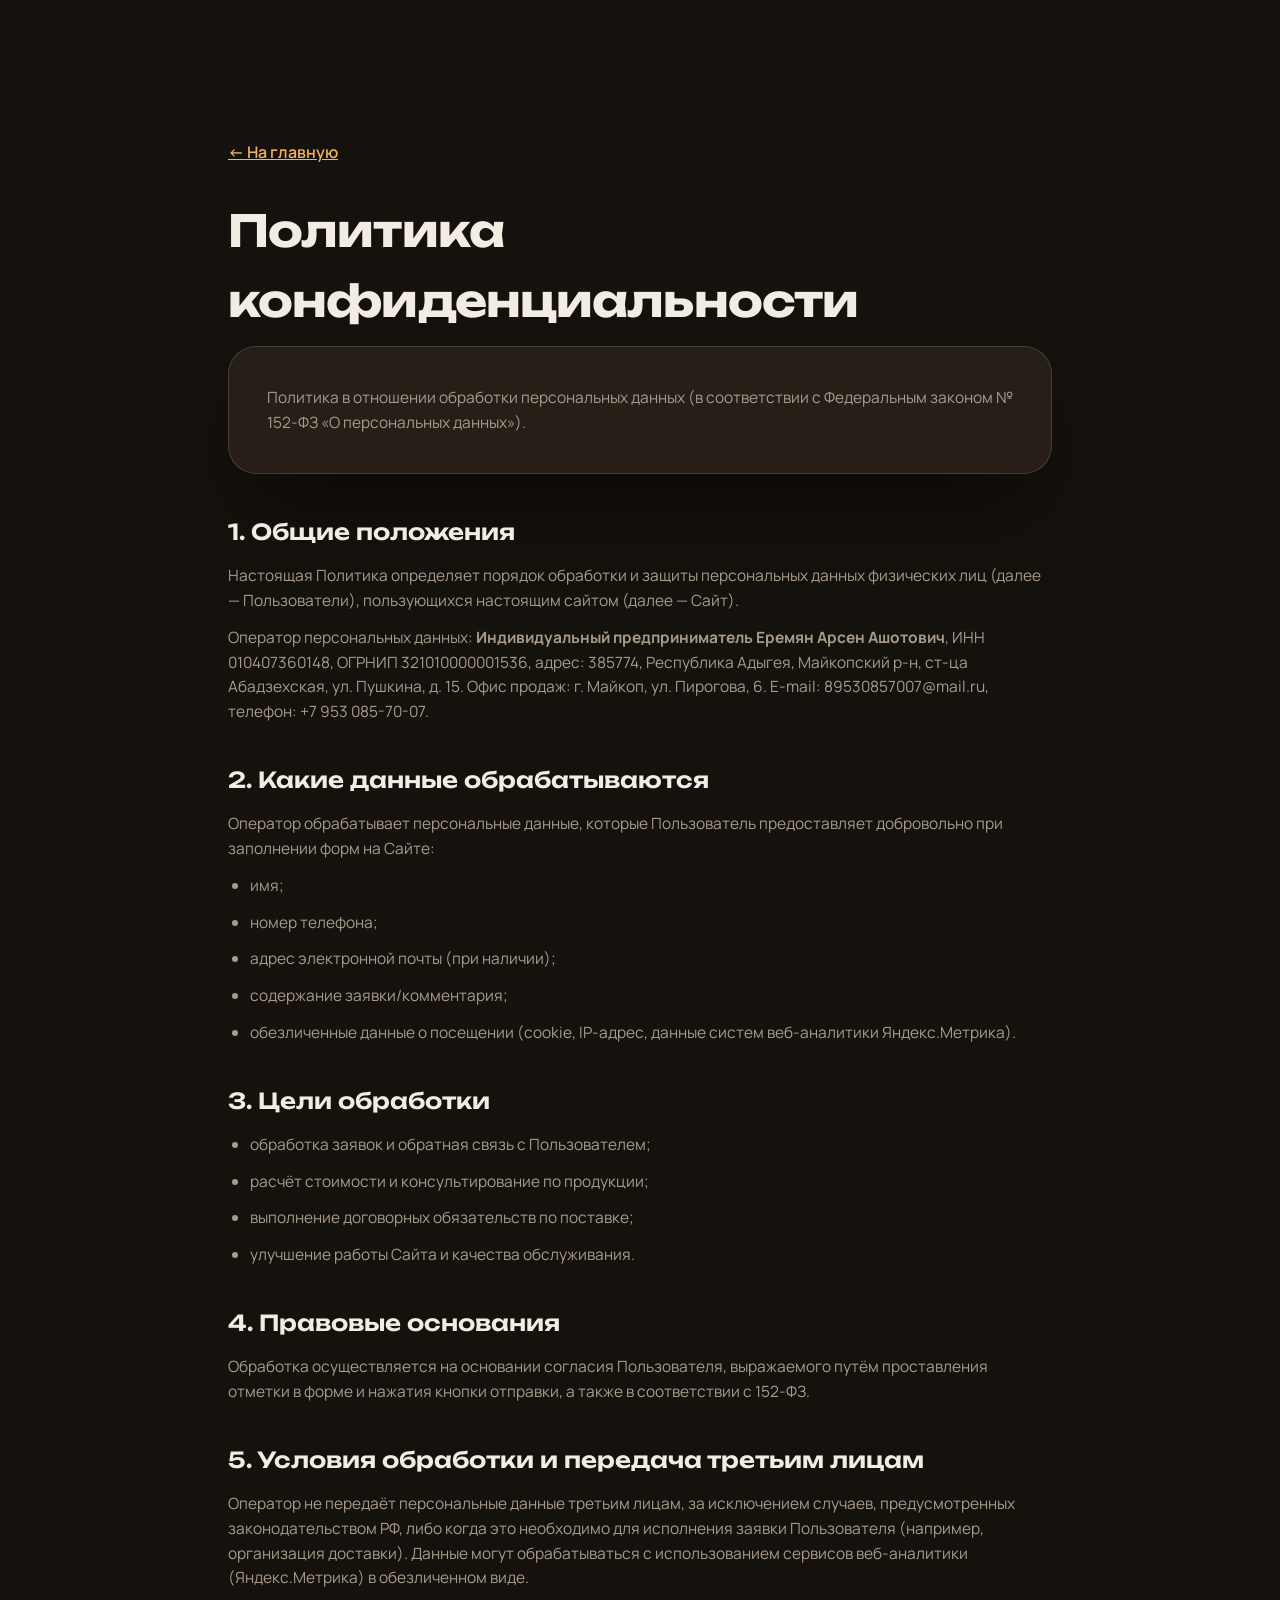
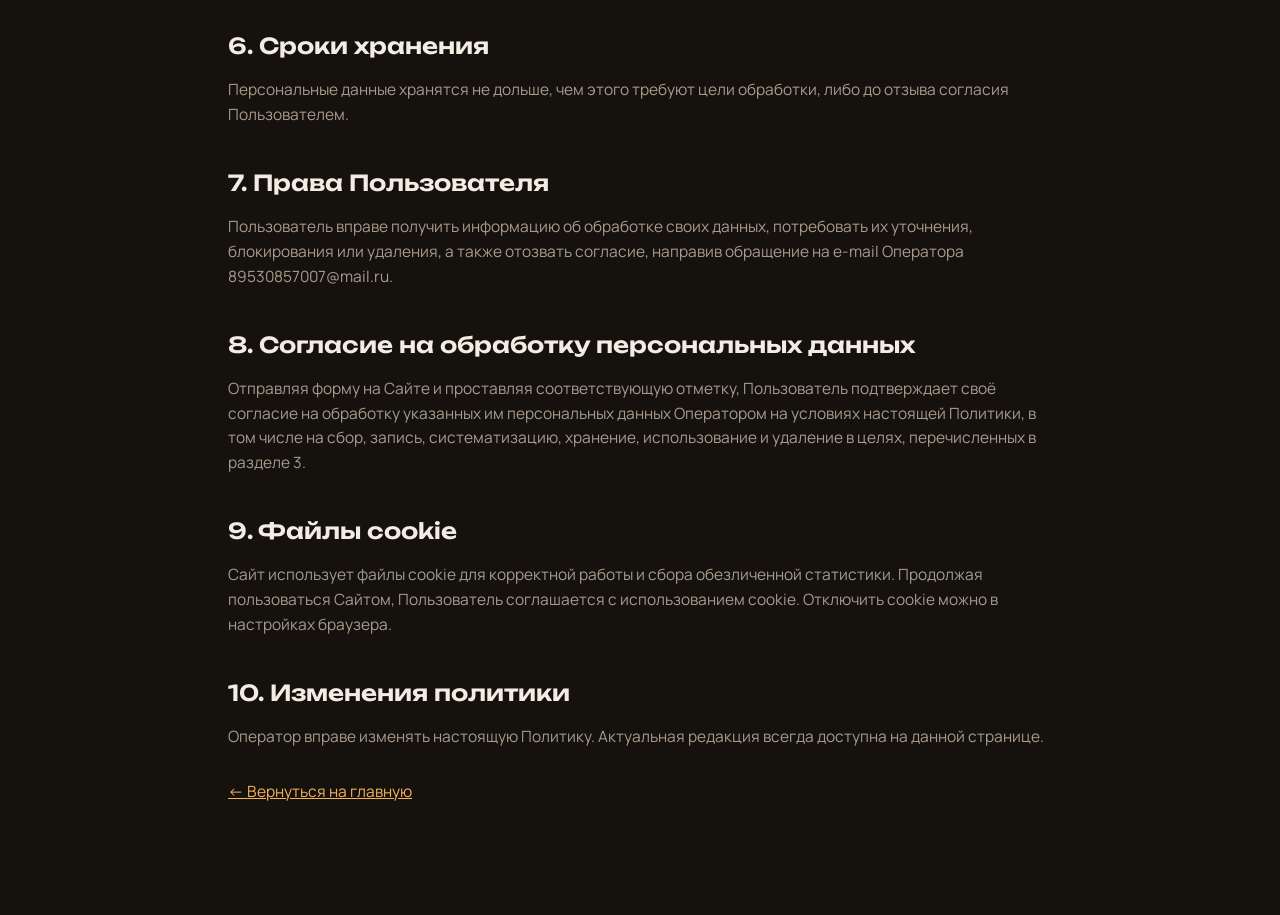
==== privacy.html @ 8b8b1ff0 "Заявки на почту + прямые кнопки мессенджеров - Формы (Рассчитать стоимость / Получить просчёт) тепер" ====
<!DOCTYPE html>
<html lang="ru">
<head>
<meta charset="UTF-8">
<meta name="viewport" content="width=device-width, initial-scale=1.0">
<title>Политика конфиденциальности — Теплоблок</title>
<meta name="robots" content="noindex">
<link rel="preconnect" href="https://fonts.googleapis.com">
<link rel="preconnect" href="https://fonts.gstatic.com" crossorigin>
<link href="https://fonts.googleapis.com/css2?family=Manrope:wght@400;500;600;700;800&family=Unbounded:wght@600;700&display=swap" rel="stylesheet">
<link rel="stylesheet" href="styles.css?v=5">
<style>
  .legal{max-width:880px;margin:0 auto;padding:140px 28px 100px}
  .legal h1{font-family:var(--display);font-weight:700;font-size:clamp(28px,4vw,44px);margin-bottom:10px;letter-spacing:-.02em}
  .legal .lead{color:var(--muted);margin-bottom:40px}
  .legal h2{font-family:var(--display);font-weight:600;font-size:22px;margin:38px 0 14px}
  .legal p,.legal li{color:var(--muted);font-size:15.5px;margin-bottom:12px}
  .legal ul{padding-left:22px;margin-bottom:14px}
  .legal a{color:var(--accent-2);text-decoration:underline}
  .legal .back{display:inline-flex;align-items:center;gap:8px;margin-bottom:30px;color:var(--accent-2);font-weight:600}
  .legal .note{background:rgba(232,137,58,.08);border:1px dashed var(--accent);border-radius:12px;
    padding:16px 20px;color:var(--accent-2);font-size:14px;margin:18px 0}
  .legal .fill{color:var(--accent-2);font-weight:700}
</style>
</head>
<body>
<div class="legal">
  <a href="index.html" class="back">← На главную</a>
  <h1>Политика конфиденциальности</h1>
  <p class="lead">Политика в отношении обработки персональных данных (в соответствии с Федеральным законом № 152-ФЗ «О персональных данных»).</p>

  <h2>1. Общие положения</h2>
  <p>Настоящая Политика определяет порядок обработки и защиты персональных данных физических лиц
  (далее — Пользователи), пользующихся настоящим сайтом (далее — Сайт).</p>
  <p>Оператор персональных данных: <b>Индивидуальный предприниматель Еремян Арсен Ашотович</b>,
  ИНН 010407360148, ОГРНИП 321010000001536,
  адрес: 385774, Республика Адыгея, Майкопский р-н, ст-ца Абадзехская, ул. Пушкина, д. 15.
  Офис продаж: г. Майкоп, ул. Пирогова, 6.
  E-mail: 89530857007@mail.ru, телефон: +7 953 085-70-07.</p>

  <h2>2. Какие данные обрабатываются</h2>
  <p>Оператор обрабатывает персональные данные, которые Пользователь предоставляет добровольно
  при заполнении форм на Сайте:</p>
  <ul>
    <li>имя;</li>
    <li>номер телефона;</li>
    <li>адрес электронной почты (при наличии);</li>
    <li>содержание заявки/комментария;</li>
    <li>обезличенные данные о посещении (cookie, IP-адрес, данные систем веб-аналитики Яндекс.Метрика).</li>
  </ul>

  <h2>3. Цели обработки</h2>
  <ul>
    <li>обработка заявок и обратная связь с Пользователем;</li>
    <li>расчёт стоимости и консультирование по продукции;</li>
    <li>выполнение договорных обязательств по поставке;</li>
    <li>улучшение работы Сайта и качества обслуживания.</li>
  </ul>

  <h2>4. Правовые основания</h2>
  <p>Обработка осуществляется на основании согласия Пользователя, выражаемого путём проставления
  отметки в форме и нажатия кнопки отправки, а также в соответствии с 152-ФЗ.</p>

  <h2>5. Условия обработки и передача третьим лицам</h2>
  <p>Оператор не передаёт персональные данные третьим лицам, за исключением случаев, предусмотренных
  законодательством РФ, либо когда это необходимо для исполнения заявки Пользователя
  (например, организация доставки). Данные могут обрабатываться с использованием сервисов
  веб-аналитики (Яндекс.Метрика) в обезличенном виде.</p>

  <h2>6. Сроки хранения</h2>
  <p>Персональные данные хранятся не дольше, чем этого требуют цели обработки, либо до отзыва согласия
  Пользователем.</p>

  <h2>7. Права Пользователя</h2>
  <p>Пользователь вправе получить информацию об обработке своих данных, потребовать их уточнения,
  блокирования или удаления, а также отозвать согласие, направив обращение на e-mail Оператора
  89530857007@mail.ru.</p>

  <h2 id="consent">8. Согласие на обработку персональных данных</h2>
  <p>Отправляя форму на Сайте и проставляя соответствующую отметку, Пользователь подтверждает своё
  согласие на обработку указанных им персональных данных Оператором на условиях настоящей Политики,
  в том числе на сбор, запись, систематизацию, хранение, использование и удаление в целях,
  перечисленных в разделе 3.</p>

  <h2>9. Файлы cookie</h2>
  <p>Сайт использует файлы cookie для корректной работы и сбора обезличенной статистики.
  Продолжая пользоваться Сайтом, Пользователь соглашается с использованием cookie. Отключить cookie
  можно в настройках браузера.</p>

  <h2>10. Изменения политики</h2>
  <p>Оператор вправе изменять настоящую Политику. Актуальная редакция всегда доступна на данной странице.</p>

  <p style="margin-top:30px"><a href="index.html">← Вернуться на главную</a></p>
</div>
</body>
</html>
---- styles.css ----
/* ============================================================
   ТЕПЛОБЛОК — премиальный лендинг. Тёмная архитектурная палитра.
   ============================================================ */

:root{
  --bg:        #15110d;
  --bg-2:      #1c1712;
  --bg-3:      #221b15;
  --surface:   #261e17;
  --line:      rgba(255,255,255,.08);
  --line-2:    rgba(255,255,255,.14);
  --text:      #f3ece3;
  --muted:     #a89b8c;
  --muted-2:   #7d7264;
  --accent:    #e8893a;
  --accent-2:  #f6b25a;
  --accent-deep:#c96a23;
  --glow:      rgba(232,137,58,.35);
  --radius:    18px;
  --radius-lg: 28px;
  --maxw:      1240px;
  --ease:      cubic-bezier(.22,1,.36,1);
  --font:      'Manrope', system-ui, -apple-system, sans-serif;
  --display:   'Unbounded', 'Manrope', sans-serif;
}

*{margin:0;padding:0;box-sizing:border-box}
html{scroll-behavior:smooth;-webkit-text-size-adjust:100%}
body{
  font-family:var(--font);
  background:var(--bg);
  color:var(--text);
  line-height:1.6;
  overflow-x:hidden;
  -webkit-font-smoothing:antialiased;
  cursor:auto;                 /* обычный курсор виден всегда */
}
a,button,.btn,summary,label,[data-cursor]{cursor:pointer}
input,textarea{cursor:text}
body.no-scroll{overflow:hidden}
img{max-width:100%;display:block}
a{color:inherit;text-decoration:none}
button{font-family:inherit;cursor:pointer;border:none;background:none;color:inherit}
::selection{background:var(--accent);color:#1a130c}

.container{width:100%;max-width:var(--maxw);margin:0 auto;padding:0 28px}
.section{padding:120px 0;position:relative}
.h2{font-family:var(--display);font-weight:700;font-size:clamp(28px,4.4vw,52px);line-height:1.08;letter-spacing:-.02em}
.tag{
  display:inline-flex;align-items:center;gap:8px;
  font-size:13px;font-weight:600;letter-spacing:.14em;text-transform:uppercase;
  color:var(--accent-2);margin-bottom:18px;
}
.tag::before{content:"";width:26px;height:1px;background:var(--accent)}
.section__head{max-width:760px;margin-bottom:64px}
.section__lead{color:var(--muted);font-size:clamp(15px,1.6vw,18px);margin-top:18px}

/* ---------- КНОПКИ ---------- */
.btn{
  display:inline-flex;align-items:center;justify-content:center;gap:10px;
  padding:16px 30px;border-radius:100px;font-weight:700;font-size:15px;
  letter-spacing:.01em;transition:.4s var(--ease);position:relative;overflow:hidden;
  white-space:nowrap;
}
.btn svg{transition:transform .4s var(--ease)}
.btn--accent{
  background:linear-gradient(120deg,var(--accent),var(--accent-deep));
  color:#1a120a;box-shadow:0 10px 30px -8px var(--glow);
}
.btn--accent:hover{transform:translateY(-3px);box-shadow:0 18px 44px -10px var(--glow)}
.btn--accent:hover svg{transform:translateX(4px)}
.btn--ghost{border:1px solid var(--line-2);color:var(--text);background:rgba(255,255,255,.02)}
.btn--ghost:hover{border-color:var(--accent);color:var(--accent-2);background:rgba(232,137,58,.06)}
.btn--sm{padding:11px 20px;font-size:14px}
.btn--full{width:100%}

/* ---------- ПРЕЛОАДЕР ---------- */
.preloader{position:fixed;inset:0;z-index:9999;background:var(--bg);
  display:flex;align-items:center;justify-content:center;transition:opacity .6s ease,visibility .6s}
.preloader.hide{opacity:0;visibility:hidden}
.preloader__inner{text-align:center}
.preloader__logo{display:grid;grid-template-columns:repeat(2,1fr);gap:6px;width:64px;margin:0 auto 22px}
.preloader__brick{height:26px;border-radius:5px;background:linear-gradient(120deg,var(--accent),var(--accent-deep));
  opacity:0;animation:brick 1.4s var(--ease) infinite}
.preloader__brick:nth-child(2){animation-delay:.15s}
.preloader__brick:nth-child(3){animation-delay:.3s}
.preloader__brick:nth-child(4){animation-delay:.45s}
@keyframes brick{0%,100%{opacity:.15;transform:translateY(6px)}40%{opacity:1;transform:translateY(0)}}
.preloader__text{font-family:var(--display);font-weight:700;letter-spacing:.2em;font-size:18px}
.preloader__text span{color:var(--accent)}
.preloader__bar{width:160px;height:2px;background:var(--line);margin:18px auto 0;border-radius:2px;overflow:hidden}
.preloader__bar i{display:block;height:100%;width:0;background:var(--accent);animation:load 1.6s ease forwards}
@keyframes load{to{width:100%}}

/* ---------- ПРОГРЕСС СКРОЛЛА ---------- */
.scroll-progress{position:fixed;top:0;left:0;height:3px;width:0;z-index:8000;
  background:linear-gradient(90deg,var(--accent),var(--accent-2));box-shadow:0 0 12px var(--glow)}

/* ---------- ШАПКА ---------- */
.header{position:fixed;top:0;left:0;width:100%;z-index:1000;padding:20px 0;
  transition:.45s var(--ease)}
.header.scrolled{padding:12px 0;background:rgba(21,17,13,.78);backdrop-filter:blur(18px);
  border-bottom:1px solid var(--line)}
.header__inner{display:flex;align-items:center;justify-content:space-between;gap:18px;max-width:1480px}
.logo{display:flex;align-items:center;gap:12px}
.logo__mark{display:grid;grid-template-columns:repeat(2,1fr);gap:3px;width:30px;height:30px;flex:0 0 auto}
.logo__mark i{background:linear-gradient(120deg,var(--accent),var(--accent-deep));border-radius:3px}
.logo__mark i:first-child{grid-column:1/3;height:11px}
.logo__name{font-family:var(--display);font-weight:600;font-size:18px;line-height:1;letter-spacing:.02em;position:relative}
.logo__name b{color:var(--accent)}
.logo__name small{display:block;font-family:var(--font);font-weight:500;font-size:10px;letter-spacing:.08em;
  color:var(--muted-2);margin-top:5px;text-transform:uppercase}
.nav{display:flex;gap:18px}
.nav__link{font-size:14px;color:var(--muted);font-weight:500;position:relative;transition:color .3s;white-space:nowrap}
.nav__link::after{content:"";position:absolute;left:0;bottom:-6px;width:0;height:2px;
  background:var(--accent);transition:width .35s var(--ease)}
.nav__link:hover{color:var(--text)}
.nav__link:hover::after{width:100%}
.header__actions{display:flex;align-items:center;gap:14px}
.header__phone{display:flex;align-items:center;gap:8px;font-weight:600;font-size:15px;color:var(--text);transition:color .3s;white-space:nowrap}
.header__phone:hover{color:var(--accent-2)}
.header__phone svg{color:var(--accent)}
.burger{display:none;flex-direction:column;gap:5px;width:30px;height:24px;justify-content:center}
.burger span{height:2px;background:var(--text);border-radius:2px;transition:.35s var(--ease)}
.burger.active span:nth-child(1){transform:translateY(7px) rotate(45deg)}
.burger.active span:nth-child(2){opacity:0}
.burger.active span:nth-child(3){transform:translateY(-7px) rotate(-45deg)}

/* ---------- HERO ---------- */
.hero{position:relative;min-height:100vh;display:flex;align-items:center;overflow:hidden;
  padding-top:120px;padding-bottom:80px}
.hero__bg{position:absolute;inset:0;z-index:0}
.hero__img{position:absolute;inset:-10% 0;background-size:cover;background-position:center;
  transform:scale(1.1);will-change:transform}
.hero__overlay{position:absolute;inset:0;
  background:linear-gradient(105deg,var(--bg) 8%,rgba(21,17,13,.92) 38%,rgba(21,17,13,.55) 72%,rgba(21,17,13,.78))}
.hero__grain{position:absolute;inset:0;opacity:.5;background:
  radial-gradient(1200px 600px at 80% -10%,rgba(232,137,58,.16),transparent 60%);}
.hero__inner{position:relative;z-index:2}
.hero__content{max-width:760px}
.hero__badge{display:inline-flex;align-items:center;gap:10px;padding:9px 18px;border-radius:100px;
  border:1px solid var(--line-2);background:rgba(255,255,255,.03);font-size:13.5px;color:var(--muted);
  font-weight:500;margin-bottom:30px;backdrop-filter:blur(6px)}
.pulse-dot{width:8px;height:8px;border-radius:50%;background:var(--accent);position:relative}
.pulse-dot::after{content:"";position:absolute;inset:-5px;border-radius:50%;border:1px solid var(--accent);
  animation:pulse 2s ease-out infinite}
@keyframes pulse{0%{transform:scale(.6);opacity:1}100%{transform:scale(1.8);opacity:0}}
.hero__title{font-family:var(--display);font-weight:800;font-size:clamp(26px,8.5vw,74px);line-height:1;
  letter-spacing:-.035em;margin-bottom:26px}
.hero__title em{font-style:normal;color:var(--accent);position:relative}
.reveal-line{display:block;overflow:hidden}
.reveal-line>span{display:block;transform:translateY(110%);transition:transform .9s var(--ease)}
.hero.in .reveal-line:nth-child(1)>span{transition-delay:.15s}
.hero.in .reveal-line:nth-child(2)>span{transition-delay:.3s}
.hero.in .reveal-line:nth-child(3)>span{transition-delay:.45s}
.hero.in .reveal-line>span{transform:translateY(0)}
.hero__sub{font-size:clamp(16px,1.9vw,20px);color:var(--muted);max-width:600px;margin-bottom:38px}
.hero__cta{display:flex;gap:16px;flex-wrap:wrap;margin-bottom:60px}
.hero__stats{display:grid;grid-template-columns:repeat(4,1fr);gap:14px;max-width:760px}
.hstat{padding:22px 20px;border:1px solid var(--line);border-radius:var(--radius);
  background:rgba(255,255,255,.025);backdrop-filter:blur(8px);transition:.4s var(--ease)}
.hstat:hover{border-color:var(--accent);transform:translateY(-4px);background:rgba(232,137,58,.06)}
.hstat b{font-family:var(--display);font-weight:700;font-size:clamp(26px,3.4vw,38px);color:var(--accent-2);
  display:block;line-height:1;white-space:nowrap}
.hstat b small{font-size:14px;color:var(--muted)}
.hstat span{font-size:12.5px;color:var(--muted);display:block;margin-top:8px}
.hstat span i{font-style:normal;color:var(--muted-2)}
.hstat--price b{color:var(--text);font-size:clamp(24px,3.1vw,34px)}
.hstat__pre{font-style:normal;font-size:.5em;color:var(--muted);font-weight:600;margin-right:.35em;vertical-align:middle}
.hstat--price small{font-size:.42em;color:var(--accent-2);font-weight:600}
/* ---------- БЕГУЩАЯ СТРОКА ---------- */
.marquee{padding:26px 0;border-top:1px solid var(--line);border-bottom:1px solid var(--line);
  background:var(--bg-2);overflow:hidden;white-space:nowrap}
.marquee__track{display:inline-flex;animation:marquee 28s linear infinite}
.marquee__track span{font-family:var(--display);font-weight:600;font-size:clamp(18px,2.4vw,26px);
  color:var(--muted-2);padding-right:30px}
@keyframes marquee{to{transform:translateX(-50%)}}

/* ---------- О МАТЕРИАЛЕ ---------- */
.about{background:var(--bg)}
.about__grid{display:grid;grid-template-columns:1fr 1fr;gap:70px;align-items:center}
.about__media{position:relative}
.about__img{border-radius:var(--radius-lg);overflow:hidden;position:relative;
  box-shadow:0 40px 80px -30px rgba(0,0,0,.7);transition:transform .5s var(--ease)}
.about__img img{width:100%;height:520px;object-fit:cover}
.about__chip{position:absolute;right:-18px;bottom:36px;display:flex;align-items:center;gap:14px;
  padding:18px 22px;border-radius:18px;background:var(--surface);border:1px solid var(--line-2);
  box-shadow:0 24px 50px -20px rgba(0,0,0,.6)}
.about__chip svg{color:var(--accent);flex:0 0 auto}
.about__chip span{font-weight:700;font-size:14px;line-height:1.3}
.about__text p{color:var(--muted);margin-top:18px;font-size:17px}
.about__text b{color:var(--text)}
.ticks{list-style:none;margin-top:28px;display:grid;gap:14px}
.ticks li{position:relative;padding-left:34px;font-weight:600}
.ticks li::before{content:"";position:absolute;left:0;top:2px;width:22px;height:22px;border-radius:50%;
  background:rgba(232,137,58,.14);border:1px solid var(--accent)}
.ticks li::after{content:"";position:absolute;left:7px;top:9px;width:8px;height:4px;
  border-left:2px solid var(--accent-2);border-bottom:2px solid var(--accent-2);transform:rotate(-45deg)}

/* ---------- ПРЕИМУЩЕСТВА ---------- */
.adv{background:var(--bg-2)}
.adv__grid{display:grid;grid-template-columns:repeat(4,1fr);gap:20px}
.card{padding:34px 28px 30px;border-radius:var(--radius);border:1px solid var(--line);
  background:var(--bg-3);position:relative;overflow:hidden;transition:.45s var(--ease);will-change:transform}
.card::before{content:"";position:absolute;inset:0;background:radial-gradient(400px 200px at 50% 0,rgba(232,137,58,.12),transparent 70%);
  opacity:0;transition:opacity .45s}
.card:hover{border-color:var(--line-2);transform:translateY(-6px)}
.card:hover::before{opacity:1}
.card__num{font-family:var(--display);font-size:13px;color:var(--muted-2);font-weight:600;letter-spacing:.1em}
.card__icon{width:54px;height:54px;border-radius:14px;display:flex;align-items:center;justify-content:center;
  background:linear-gradient(135deg,rgba(232,137,58,.18),rgba(232,137,58,.04));border:1px solid var(--line-2);
  margin:20px 0 22px}
.card__icon svg{width:28px;height:28px;color:var(--accent-2)}
.card h3{font-size:19px;font-weight:700;margin-bottom:10px}
.card p{color:var(--muted);font-size:14.5px}
.adv__row{display:grid;grid-template-columns:repeat(4,1fr);gap:20px;margin-top:20px}
.mini{padding:26px 24px;border-radius:var(--radius);border:1px solid var(--line);
  background:rgba(255,255,255,.02);transition:.4s var(--ease)}
.mini:hover{border-color:var(--accent);background:rgba(232,137,58,.05)}
.mini:hover .mini__ic{transform:translateY(-3px)}
.mini__ic{width:48px;height:48px;border-radius:13px;display:flex;align-items:center;justify-content:center;
  background:linear-gradient(135deg,rgba(232,137,58,.2),rgba(232,137,58,.04));border:1px solid var(--line-2);
  margin-bottom:18px;transition:transform .4s var(--ease)}
.mini__ic svg{width:26px;height:26px;color:var(--accent-2)}
.mini h4{font-size:16px;font-weight:700;margin-bottom:8px}
.mini p{color:var(--muted);font-size:14px}

/* ---------- СРАВНЕНИЕ ---------- */
.compare{background:var(--bg)}
/* ----- ДЕСКТОП: таблица ----- */
.cmp{border-radius:var(--radius-lg);border:1px solid var(--line);overflow:hidden}
.cmp__head,.cmp__row{display:grid;grid-template-columns:1.5fr 1.2fr 1fr 1.1fr 1fr}
.cmp__head{background:var(--bg-3)}
.cmp__hcell{padding:18px 22px;font-family:var(--display);font-weight:700;font-size:14px;color:var(--muted);
  border-right:1px solid var(--line);display:flex;align-items:center}
.cmp__hcell:last-child{border-right:none}
.cmp__hcell--win{color:var(--accent-2)}
.cmp__row{border-top:1px solid var(--line)}
.cmp__param,.cmp__val{padding:18px 22px;border-right:1px solid var(--line);font-size:15px;
  display:flex;align-items:center}
.cmp__val:last-child{border-right:none}
.cmp__param{color:var(--muted);font-weight:600;background:var(--bg-3)}
.cmp__val--win{background:rgba(232,137,58,.08);color:var(--accent-2);font-weight:700}
.cmp__row:hover .cmp__val{background:rgba(255,255,255,.02)}
.cmp__row:hover .cmp__val--win{background:rgba(232,137,58,.13)}
.cmp__row:hover .cmp__param{background:var(--surface)}
.compare__note{color:var(--muted-2);font-size:13px;margin-top:18px;max-width:760px}

/* ----- МОБИЛЬНЫЙ: карточки по параметрам, единый ровный список ----- */
@media (max-width:760px){
  .cmp{display:grid;gap:14px;border:none;border-radius:0;overflow:visible}
  .cmp__head{display:none}
  .cmp__row{display:block;border:1px solid var(--line);border-radius:16px;background:var(--bg-3);
    padding:16px}
  .cmp__param{display:block;padding:0 0 12px;margin-bottom:8px;background:none;
    border-bottom:1px solid var(--line);
    font-family:var(--display);font-weight:700;font-size:17px;color:var(--text)}
  /* строки материалов — все одинаковые: название слева, значение справа */
  .cmp__val{display:flex;justify-content:space-between;align-items:center;gap:14px;
    padding:11px 12px;margin:0 -4px;border:none;border-radius:10px;
    font-size:15px;font-weight:600;color:var(--text)}
  .cmp__val::before{content:attr(data-m);color:var(--muted);font-weight:500}
  /* «Теплоблок» — та же строка, просто подсвечена цветом и звёздочкой = лучший */
  .cmp__val--win{background:rgba(232,137,58,.12);border-left:3px solid var(--accent);
    color:var(--accent-2);font-weight:800;margin-bottom:4px}
  .cmp__val--win::before{content:"★ " attr(data-m);color:var(--accent-2);font-weight:700}
}

/* ---------- КАТАЛОГ ---------- */
.catalog{background:var(--bg-2)}
.catalog__grid{display:grid;grid-template-columns:repeat(4,1fr);gap:20px}
.pcard{padding:30px 26px;border-radius:var(--radius);border:1px solid var(--line);background:var(--bg-3);
  transition:.45s var(--ease);position:relative;overflow:hidden;will-change:transform}
.pcard:hover{transform:translateY(-6px);border-color:var(--line-2)}
.pcard__tag{display:inline-block;font-size:11px;font-weight:700;letter-spacing:.08em;text-transform:uppercase;
  color:var(--accent-2);padding:5px 12px;border-radius:100px;background:rgba(232,137,58,.1);margin-bottom:18px}
.pcard__size{font-family:var(--display);font-weight:700;font-size:26px;letter-spacing:-.01em}
.pcard__name{font-weight:700;font-size:16px;margin:8px 0 8px}
.pcard p{color:var(--muted);font-size:14px;margin-bottom:18px;min-height:42px}
.pcard__btn{color:var(--accent-2);font-weight:700;font-size:14px;transition:gap .3s,letter-spacing .3s}
.pcard__btn:hover{letter-spacing:.02em;color:var(--accent)}
.pcard--price{background:linear-gradient(150deg,rgba(232,137,58,.16),var(--bg-3));border-color:var(--accent)}
.pcard__price-label{font-size:13px;color:var(--muted);font-weight:600;text-transform:uppercase;letter-spacing:.1em}
.pcard__price{font-family:var(--display);font-weight:800;font-size:42px;color:var(--accent-2);line-height:1;margin:8px 0 12px}
.pcard__price small{font-size:18px;color:var(--muted)}

/* ---------- ГАЛЕРЕЯ ---------- */
.gallery{background:var(--bg)}
.gallery__grid{display:grid;grid-template-columns:repeat(4,1fr);grid-auto-rows:220px;gap:16px}
.gitem{position:relative;border-radius:var(--radius);overflow:hidden;border:1px solid var(--line)}
.gitem--big{grid-column:span 2;grid-row:span 2}
.gitem img{width:100%;height:100%;object-fit:cover;transition:transform .8s var(--ease)}
.gitem::after{content:"";position:absolute;inset:0;background:linear-gradient(to top,rgba(21,17,13,.85),transparent 55%);
  opacity:.7;transition:opacity .4s}
.gitem:hover img{transform:scale(1.08)}
.gitem:hover::after{opacity:.9}
.gitem__cap{position:absolute;left:18px;bottom:16px;z-index:2;font-weight:700;font-size:15px;
  transform:translateY(6px);opacity:.85;transition:.4s var(--ease)}
.gitem:hover .gitem__cap{transform:translateY(0);opacity:1}

/* ---------- СЕРТИФИКАТЫ ---------- */
.certs{background:var(--bg-2)}
.certs__grid{display:grid;grid-template-columns:repeat(4,1fr);gap:18px}
.cert__item{position:relative;border-radius:var(--radius);overflow:hidden;border:1px solid var(--line);
  background:var(--bg-3);display:block;transition:transform .4s var(--ease),border-color .4s}
.cert__item img{width:100%;height:310px;object-fit:cover;object-position:top center;background:#f0ece6;
  transition:transform .6s var(--ease)}
.cert__item:hover{border-color:var(--accent);transform:translateY(-5px)}
.cert__item:hover img{transform:scale(1.03)}
.cert__item span{position:absolute;left:0;right:0;bottom:0;padding:18px 16px 14px;font-size:13.5px;
  font-weight:700;background:linear-gradient(to top,rgba(15,11,8,.96),rgba(15,11,8,.6) 60%,transparent);z-index:2}
.certs__note{color:var(--muted-2);font-size:13px;margin-top:18px}
@media (max-width:1080px){.certs__grid{grid-template-columns:repeat(2,1fr)}}
@media (max-width:560px){.certs__grid{gap:12px}.cert__item img{height:240px}}

/* ---------- ДОСТАВКА ---------- */
.delivery{background:var(--bg-2)}
.steps{display:grid;grid-template-columns:repeat(4,1fr);gap:20px}
.step{padding:32px 26px;border-radius:var(--radius);border:1px solid var(--line);background:var(--bg-3);
  position:relative;transition:.4s var(--ease)}
.step:hover{transform:translateY(-6px);border-color:var(--accent)}
.step__n{width:48px;height:48px;border-radius:50%;display:flex;align-items:center;justify-content:center;
  font-family:var(--display);font-weight:700;font-size:20px;color:var(--accent-2);
  background:rgba(232,137,58,.1);border:1px solid var(--accent);margin-bottom:20px}
.step h4{font-size:18px;font-weight:700;margin-bottom:10px}
.step p{color:var(--muted);font-size:14.5px}
.audience{margin-top:30px;padding:36px;border-radius:var(--radius-lg);border:1px solid var(--line);
  background:linear-gradient(120deg,var(--bg-3),rgba(232,137,58,.05));display:flex;
  align-items:center;justify-content:space-between;gap:30px;flex-wrap:wrap}
.audience h3{font-family:var(--display);font-weight:700;font-size:24px}
.audience__row{display:flex;gap:18px;flex-wrap:wrap}
.audience__item{display:flex;align-items:center;gap:12px;padding:14px 22px;border-radius:100px;
  border:1px solid var(--line-2);background:rgba(255,255,255,.02);font-weight:700}
.audience__item svg{color:var(--accent-2)}

/* ---------- CTA ---------- */
.cta{position:relative;overflow:hidden}
.cta__bg{position:absolute;inset:0;background-size:cover;background-position:center;z-index:0}
.cta::before{content:"";position:absolute;inset:0;z-index:1;
  background:linear-gradient(105deg,var(--bg) 30%,rgba(21,17,13,.82) 60%,rgba(21,17,13,.6))}
.cta__inner{position:relative;z-index:2;display:grid;grid-template-columns:1.1fr .9fr;gap:60px;align-items:center}
.cta__text p{color:var(--muted);font-size:18px;margin:18px 0 26px;max-width:480px}
.cta__points{list-style:none;display:grid;gap:12px}
.cta__points li{font-weight:600;color:var(--text)}
.cta__points li::first-letter{color:var(--accent)}
.lead{padding:38px;border-radius:var(--radius-lg);background:var(--surface);border:1px solid var(--line-2);
  box-shadow:0 40px 90px -30px rgba(0,0,0,.7)}
.lead h3{font-family:var(--display);font-weight:700;font-size:24px;margin-bottom:22px}
.lead__field{margin-bottom:14px}
.lead__field input{width:100%;padding:16px 20px;border-radius:14px;border:1px solid var(--line-2);
  background:rgba(0,0,0,.2);color:var(--text);font-size:15px;font-family:inherit;transition:.3s}
.lead__field input::placeholder{color:var(--muted-2)}
.lead__field input:focus{outline:none;border-color:var(--accent);background:rgba(232,137,58,.05)}
.lead .btn{margin-top:6px}
.consent{display:flex;gap:10px;margin-top:16px;font-size:12.5px;color:var(--muted)}
.consent input{margin-top:3px;accent-color:var(--accent);flex:0 0 auto}
.consent a{color:var(--accent-2);text-decoration:underline}
.lead__alt{margin-top:18px;padding-top:18px;border-top:1px solid var(--line);text-align:center}
.lead__alt>span{display:block;font-size:12.5px;color:var(--muted);margin-bottom:10px}
.lead__msgrs{display:flex;gap:10px}
.lead__msgr{flex:1;display:flex;align-items:center;justify-content:center;gap:8px;padding:12px;border-radius:12px;
  font-weight:700;font-size:14px;border:1px solid var(--line-2);background:rgba(255,255,255,.02);transition:.3s}
.lead__msgr svg{width:19px;height:19px}
.lead__msgr--wa{color:#3ddc7f}
.lead__msgr--wa:hover{background:rgba(37,211,102,.12);border-color:#25d366;transform:translateY(-2px)}
.lead__msgr--tg{color:#41b8f0}
.lead__msgr--tg:hover{background:rgba(42,171,238,.12);border-color:#2aabee;transform:translateY(-2px)}

/* ---------- FAQ ---------- */
.faq{background:var(--bg)}
.faq__grid{display:grid;grid-template-columns:.85fr 1.15fr;gap:60px;align-items:start}
.faq__head .btn{margin-top:26px}
.acc{border:1px solid var(--line);border-radius:14px;margin-bottom:12px;background:var(--bg-3);
  overflow:hidden;transition:border-color .3s}
.acc[open]{border-color:var(--line-2)}
.acc summary{padding:22px 26px;font-weight:700;font-size:17px;list-style:none;cursor:pointer;
  display:flex;justify-content:space-between;gap:20px;align-items:center;transition:color .3s}
.acc summary::-webkit-details-marker{display:none}
.acc summary::after{content:"+";font-size:24px;color:var(--accent);font-weight:400;transition:transform .3s;flex:0 0 auto}
.acc[open] summary::after{transform:rotate(45deg)}
.acc summary:hover{color:var(--accent-2)}
.acc__body{padding:0 26px 24px;color:var(--muted);font-size:15px}

/* ---------- ФУТЕР ---------- */
.footer{background:var(--bg-2);border-top:1px solid var(--line);padding-top:80px}
.footer__grid{display:grid;grid-template-columns:1.6fr 1fr 1fr 1.2fr;gap:40px;padding-bottom:50px}
.footer__brand p{color:var(--muted);font-size:14.5px;margin:20px 0;max-width:320px}
.logo--footer{margin-bottom:0}
.footer__socials{display:flex;gap:10px}
.soc{width:42px;height:42px;border-radius:50%;border:1px solid var(--line-2);display:flex;
  align-items:center;justify-content:center;font-size:12px;font-weight:700;letter-spacing:.05em;
  color:var(--muted);transition:.3s}
.soc:hover{border-color:var(--accent);color:var(--accent-2);transform:translateY(-3px)}
.footer__col h4{font-size:14px;font-weight:700;letter-spacing:.06em;text-transform:uppercase;
  margin-bottom:18px;color:var(--text)}
.footer__col a{display:block;color:var(--muted);font-size:14.5px;margin-bottom:11px;transition:color .3s}
.footer__col a:hover{color:var(--accent-2)}
.footer__phone{font-family:var(--display);font-weight:700;font-size:20px!important;color:var(--text)!important}
.footer__addr,.footer__req{color:var(--muted-2);font-size:13.5px;margin-top:12px;line-height:1.7}
.todo-badge{display:inline-block;font-size:10px;font-weight:700;letter-spacing:.06em;text-transform:uppercase;
  color:var(--accent-2);background:rgba(232,137,58,.12);border:1px dashed var(--accent);border-radius:6px;
  padding:2px 8px;margin:4px 0;vertical-align:middle}
.footer__col .btn{margin-top:8px}
.footer__bottom{display:flex;justify-content:space-between;gap:20px;flex-wrap:wrap;
  padding:26px 28px;border-top:1px solid var(--line);color:var(--muted-2);font-size:13px}

/* ---------- ПЛАВАЮЩАЯ КНОПКА ---------- */
.fab{position:fixed;right:26px;bottom:26px;z-index:900;width:60px;height:60px;border-radius:50%;
  background:linear-gradient(135deg,var(--accent),var(--accent-deep));color:#1a120a;
  display:flex;align-items:center;justify-content:center;box-shadow:0 14px 36px -8px var(--glow);
  transition:transform .4s var(--ease)}
.fab:hover{transform:scale(1.08) rotate(8deg)}
.fab--wa{background:linear-gradient(135deg,#25d366,#15a850);color:#fff}
.fab--wa .fab__pulse{border-color:#25d366}
.fab__pulse{position:absolute;inset:0;border-radius:50%;border:2px solid var(--accent);
  animation:fabpulse 2.2s ease-out infinite}
@keyframes fabpulse{0%{transform:scale(1);opacity:.7}100%{transform:scale(1.7);opacity:0}}

/* ---------- МОДАЛКА ---------- */
.modal{position:fixed;inset:0;z-index:2000;display:none;align-items:center;justify-content:center;padding:24px}
.modal.open{display:flex}
.modal__overlay{position:absolute;inset:0;background:rgba(8,6,4,.78);backdrop-filter:blur(8px);
  animation:fade .4s ease}
.modal__box{position:relative;z-index:2;width:100%;max-width:440px;background:var(--surface);
  border:1px solid var(--line-2);border-radius:var(--radius-lg);padding:40px;
  box-shadow:0 50px 100px -30px rgba(0,0,0,.8);animation:pop .5s var(--ease)}
@keyframes fade{from{opacity:0}to{opacity:1}}
@keyframes pop{from{opacity:0;transform:translateY(30px) scale(.96)}to{opacity:1;transform:none}}
.modal__close{position:absolute;top:18px;right:20px;font-size:30px;line-height:1;color:var(--muted);
  transition:color .3s,transform .3s}
.modal__close:hover{color:var(--accent);transform:rotate(90deg)}
.modal__content h3{font-family:var(--display);font-weight:700;font-size:26px;margin:6px 0 10px}
.modal__content>p{color:var(--muted);font-size:15px;margin-bottom:24px}
.lead--modal{padding:0;background:none;border:none;box-shadow:none}
.modal__success{display:none;text-align:center}
.modal.success .modal__content{display:none}
.modal.success .modal__success{display:block}
.success__check{width:80px;height:80px;margin:0 auto 22px}
.success__check svg{width:80px;height:80px}
.success__check circle{stroke:var(--accent);stroke-width:2;stroke-dasharray:151;stroke-dashoffset:151;
  animation:draw .6s var(--ease) forwards}
.success__check path{stroke:var(--accent-2);stroke-width:3;stroke-linecap:round;stroke-linejoin:round;
  stroke-dasharray:48;stroke-dashoffset:48;animation:draw .5s .4s var(--ease) forwards}
@keyframes draw{to{stroke-dashoffset:0}}
.modal__success h3{font-family:var(--display);font-weight:700;font-size:24px;margin-bottom:10px}
.modal__success p{color:var(--muted);margin-bottom:22px}

/* ---------- МОДАЛКА КОНТАКТОВ ---------- */
.modal__box--call{max-width:430px}
.callm__head{margin-bottom:24px}
.callm__head h3{font-family:var(--display);font-weight:700;font-size:25px;margin:6px 0 8px}
.callm__head p{color:var(--muted);font-size:14px}
.callm__btn{display:flex;align-items:center;gap:16px;padding:15px 16px;border-radius:16px;
  border:1px solid var(--line-2);background:rgba(255,255,255,.02);margin-bottom:12px;
  transition:transform .35s var(--ease),border-color .35s,background .35s}
.callm__btn:last-child{margin-bottom:0}
.callm__btn:hover{transform:translateY(-2px);border-color:var(--accent);background:rgba(232,137,58,.06)}
.callm__btn:active{transform:scale(.99)}
.callm__ic{width:50px;height:50px;border-radius:14px;flex:0 0 auto;display:flex;align-items:center;
  justify-content:center;color:#fff}
.callm__ic svg{width:26px;height:26px}
.callm__btn--call .callm__ic{background:linear-gradient(135deg,var(--accent),var(--accent-deep));color:#1a120a;
  box-shadow:0 8px 20px -6px var(--glow)}
.callm__btn--wa .callm__ic{background:linear-gradient(135deg,#25d366,#15a850)}
.callm__btn--tg .callm__ic{background:linear-gradient(135deg,#2aabee,#1d8fd1)}
.callm__txt{flex:1;display:flex;flex-direction:column;line-height:1.2;min-width:0}
.callm__txt b{font-size:16.5px;font-weight:700}
.callm__txt i{font-style:normal;font-size:13px;color:var(--muted);margin-top:3px}
.callm__arr{color:var(--muted-2);flex:0 0 auto;display:flex;transition:transform .3s,color .3s}
.callm__btn:hover .callm__arr{transform:translateX(4px);color:var(--accent-2)}
.callm__btn--call:hover .callm__arr{color:var(--accent-2)}

/* ---------- COOKIE ---------- */
.cookie{position:fixed;left:26px;bottom:26px;z-index:950;max-width:420px;display:flex;align-items:center;
  gap:18px;padding:18px 22px;border-radius:16px;background:var(--surface);border:1px solid var(--line-2);
  box-shadow:0 24px 50px -20px rgba(0,0,0,.6);transform:translateY(140%);transition:transform .6s var(--ease)}
.cookie.show{transform:translateY(0)}
.cookie p{font-size:13px;color:var(--muted)}
.cookie a{color:var(--accent-2);text-decoration:underline}
.cookie .btn{flex:0 0 auto}

/* ---------- ЛАЙТБОКС ---------- */
.lightbox{position:fixed;inset:0;z-index:3000;display:none;align-items:center;justify-content:center;
  background:rgba(8,6,4,.92);backdrop-filter:blur(6px);padding:40px}
.lightbox.open{display:flex;animation:fade .3s ease}
.lightbox img{max-width:88vw;max-height:86vh;border-radius:14px;box-shadow:0 40px 90px -20px rgba(0,0,0,.8)}
.lightbox__close{position:absolute;top:24px;right:30px;font-size:40px;color:#fff;line-height:1;opacity:.7;transition:.3s}
.lightbox__close:hover{opacity:1;transform:rotate(90deg)}
.lightbox__nav{position:absolute;top:50%;transform:translateY(-50%);width:56px;height:56px;border-radius:50%;
  background:rgba(255,255,255,.08);border:1px solid var(--line-2);color:#fff;font-size:30px;line-height:1;
  transition:.3s}
.lightbox__nav:hover{background:var(--accent);color:#1a120a;border-color:var(--accent)}
.lightbox__prev{left:24px}.lightbox__next{right:24px}
@media (max-width:560px){.lightbox__nav{width:44px;height:44px;font-size:24px}.lightbox__prev{left:8px}.lightbox__next{right:8px}}

/* ---------- ТОСТ ---------- */
.toast{position:fixed;left:50%;bottom:30px;transform:translate(-50%,140%);z-index:4000;
  background:var(--surface);border:1px solid var(--accent);border-radius:14px;padding:16px 26px;
  font-weight:600;font-size:14.5px;box-shadow:0 24px 50px -16px rgba(0,0,0,.6);transition:transform .5s var(--ease);
  max-width:90vw;text-align:center}
.toast.show{transform:translate(-50%,0)}

/* ---------- REVEAL АНИМАЦИИ ---------- */
.reveal{opacity:0;transform:translateY(38px);transition:opacity .9s var(--ease),transform .9s var(--ease)}
.reveal.in{opacity:1;transform:none}

/* ---------- АДАПТИВ ---------- */
@media (max-width:1080px){
  .adv__grid,.adv__row,.catalog__grid,.steps{grid-template-columns:repeat(2,1fr)}
  .gallery__grid{grid-template-columns:repeat(2,1fr)}
  .gitem--big{grid-column:span 2}
  .footer__grid{grid-template-columns:1fr 1fr}
  .faq__grid,.cta__inner{grid-template-columns:1fr;gap:40px}
}
@media (max-width:1200px){
  .nav{position:fixed;inset:0 0 0 auto;width:min(80vw,340px);flex-direction:column;justify-content:center;
    gap:26px;padding:40px;background:var(--bg-2);border-left:1px solid var(--line);
    transform:translateX(100%);transition:transform .5s var(--ease);z-index:999}
  .nav.open{transform:translateX(0)}
  .nav__link{font-size:22px}
  .burger{display:flex}
  .header__phone span,.header__actions .btn--sm{display:none}
  .about__grid{grid-template-columns:1fr;gap:40px}
  .about__img img{height:380px}
  .hero__stats{grid-template-columns:repeat(2,1fr)}
  .section{padding:84px 0}
  .hero{min-height:auto}
  /* карточки статистики — плотный фон, чтобы текст читался поверх фото */
  .hstat{background:rgba(28,23,18,.7);backdrop-filter:blur(12px)}
  .hstat span i{color:var(--muted)}
  /* читаемость текста поверх фото на мобильном — затемняем сильнее и вертикально */
  .cta::before{background:linear-gradient(180deg,rgba(21,17,13,.82),rgba(21,17,13,.94))}
}
@media (max-width:560px){
  .container{padding:0 20px}
  .adv__grid,.adv__row,.catalog__grid,.steps,.footer__grid,.gallery__grid{grid-template-columns:1fr}
  .gitem--big{grid-column:span 1;grid-row:span 1}
  .hero__stats{grid-template-columns:1fr 1fr;gap:10px}
  .hstat{padding:18px 15px}
  .hstat b{font-size:30px}
  .hstat--price b{font-size:25px}        /* цена помещается в карточку, не обрезается */
  .hstat--price small{font-size:.46em}
  .lead,.modal__box{padding:26px}
  .cookie{left:14px;right:14px;bottom:14px;max-width:none}
  .audience{flex-direction:column;align-items:flex-start}
  .footer__bottom{flex-direction:column;gap:8px;padding-bottom:96px}  /* место под плавающую кнопку */
  .fab{width:54px;height:54px;right:18px;bottom:18px}
  .cookie{bottom:84px}                                                /* не перекрывает FAB */
}

@media (prefers-reduced-motion:reduce){
  *{animation-duration:.01ms!important;transition-duration:.01ms!important}
  .reveal{opacity:1;transform:none}
}
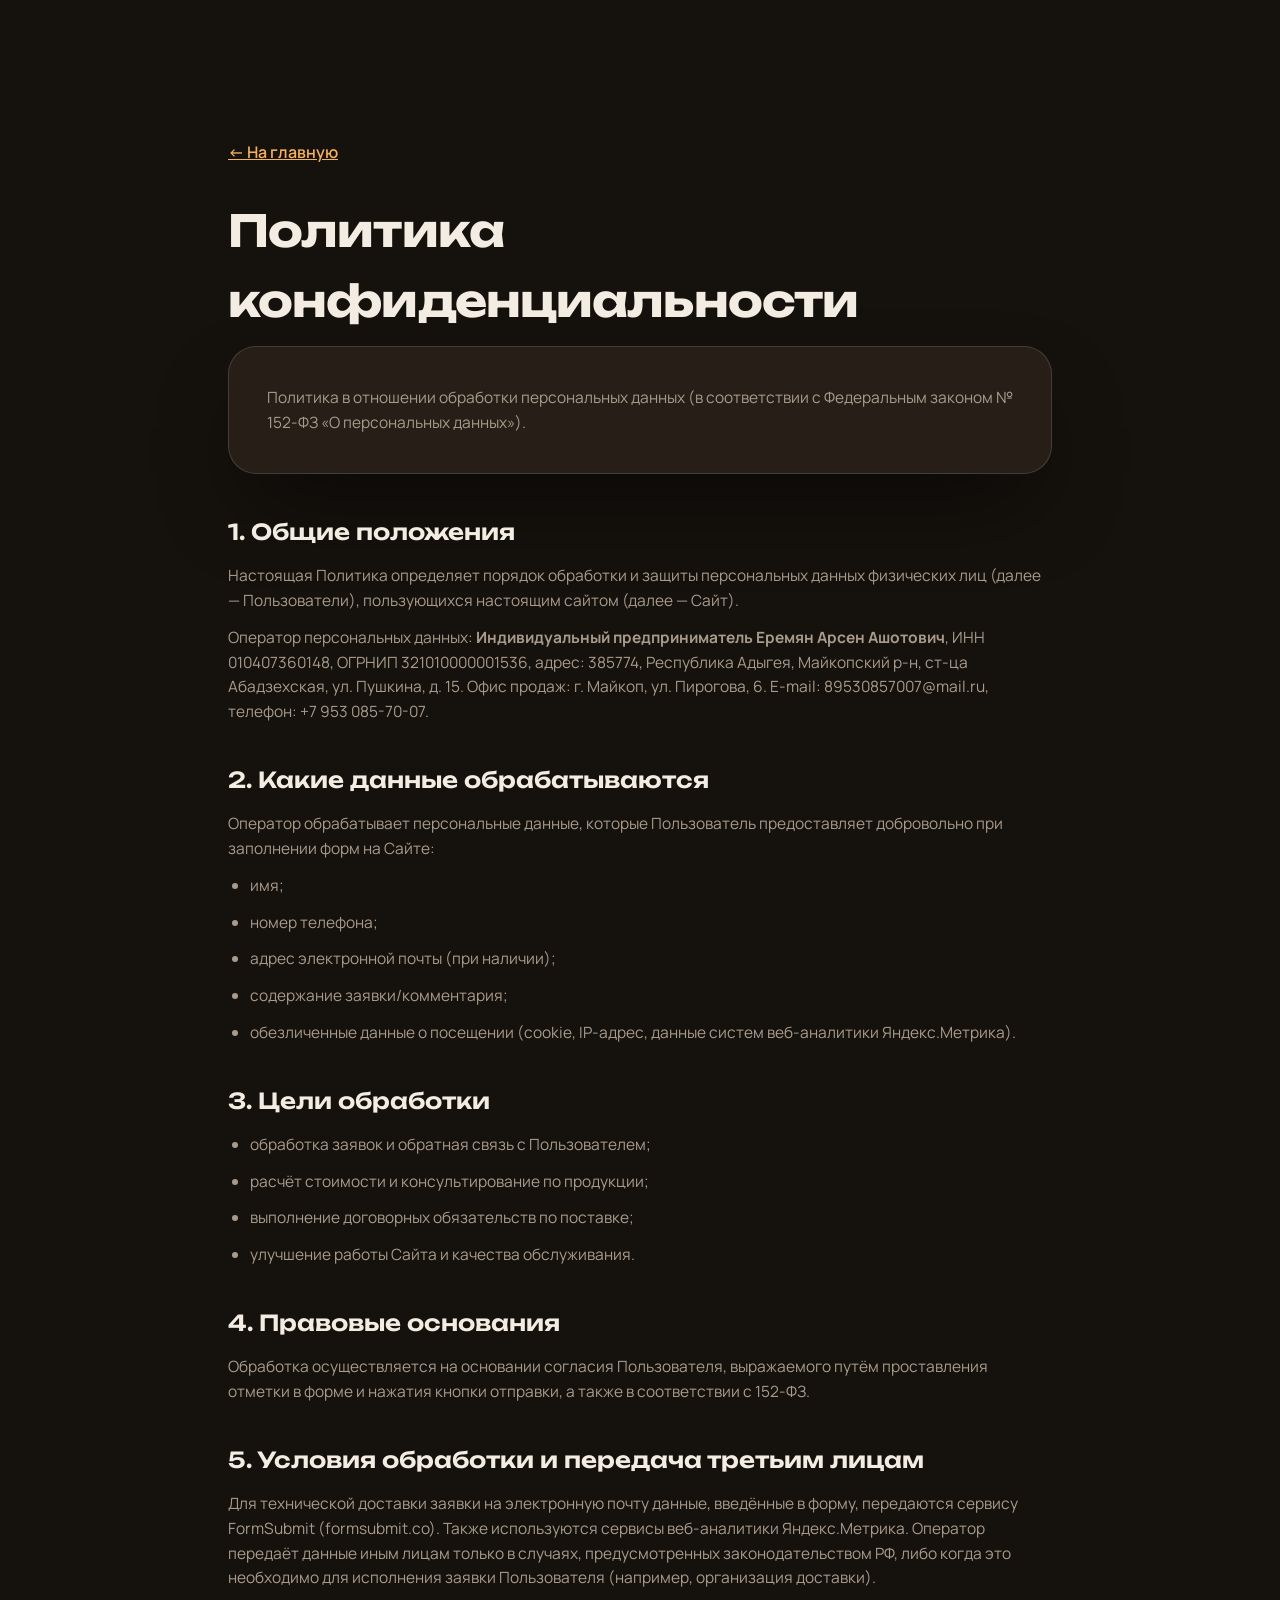
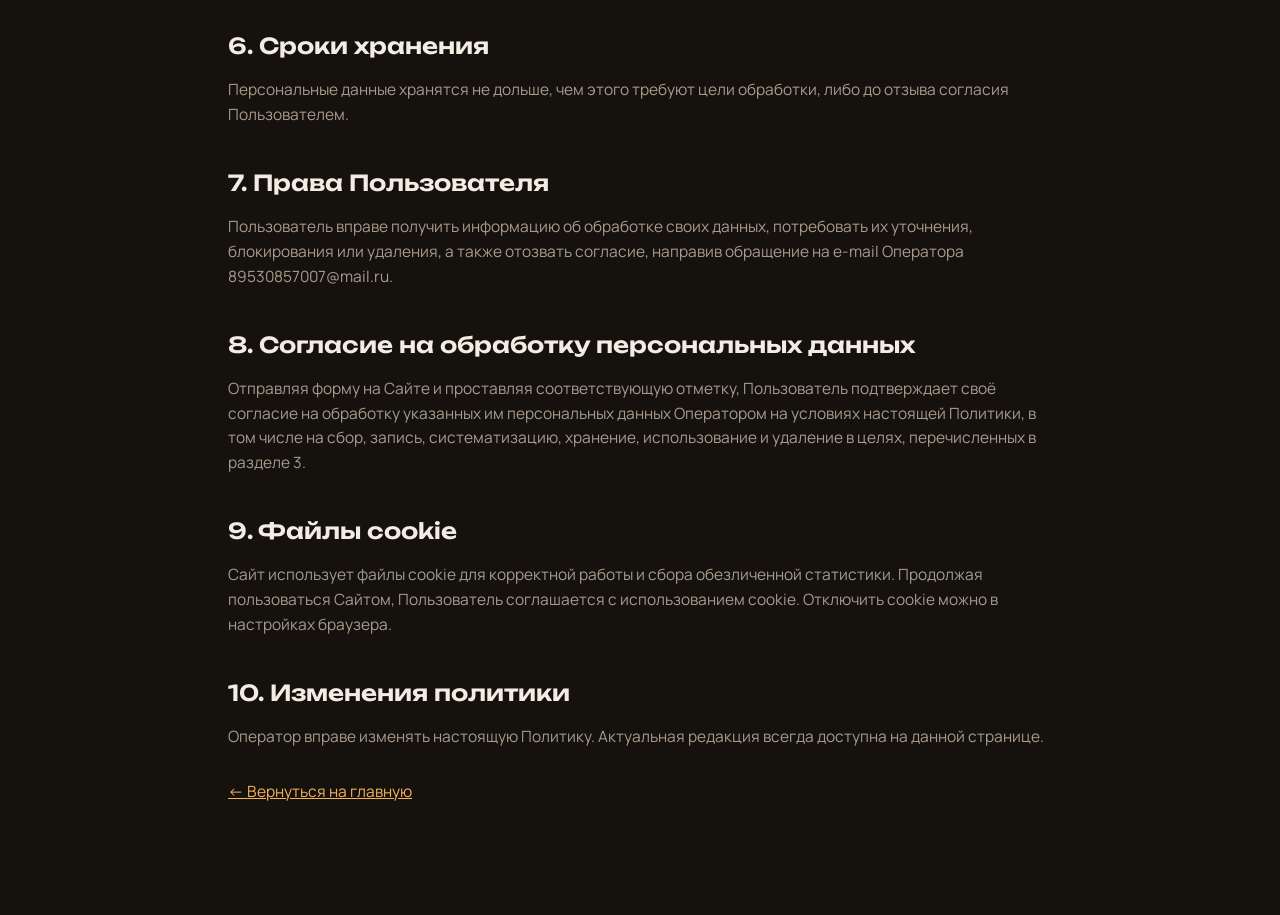
==== commit f4213e2c: "Install Yandex Metrika conversion tracking" ====
--- a/privacy.html
+++ b/privacy.html
@@ -8,7 +8,8 @@
 <link rel="preconnect" href="https://fonts.googleapis.com">
 <link rel="preconnect" href="https://fonts.gstatic.com" crossorigin>
 <link href="https://fonts.googleapis.com/css2?family=Manrope:wght@400;500;600;700;800&family=Unbounded:wght@600;700&display=swap" rel="stylesheet">
-<link rel="stylesheet" href="styles.css?v=5">
+<link rel="stylesheet" href="styles.css?v=11">
+<script src="metrika.js?v=1"></script>
 <style>
   .legal{max-width:880px;margin:0 auto;padding:140px 28px 100px}
   .legal h1{font-family:var(--display);font-weight:700;font-size:clamp(28px,4vw,44px);margin-bottom:10px;letter-spacing:-.02em}
@@ -24,6 +25,7 @@
 </style>
 </head>
 <body>
+<noscript><div><img src="https://mc.yandex.ru/watch/110921838" style="position:absolute;left:-9999px" alt=""></div></noscript>
 <div class="legal">
   <a href="index.html" class="back">← На главную</a>
   <h1>Политика конфиденциальности</h1>
@@ -62,10 +64,10 @@
   отметки в форме и нажатия кнопки отправки, а также в соответствии с 152-ФЗ.</p>
 
   <h2>5. Условия обработки и передача третьим лицам</h2>
-  <p>Оператор не передаёт персональные данные третьим лицам, за исключением случаев, предусмотренных
-  законодательством РФ, либо когда это необходимо для исполнения заявки Пользователя
-  (например, организация доставки). Данные могут обрабатываться с использованием сервисов
-  веб-аналитики (Яндекс.Метрика) в обезличенном виде.</p>
+  <p>Для технической доставки заявки на электронную почту данные, введённые в форму, передаются
+  сервису FormSubmit (formsubmit.co). Также используются сервисы веб-аналитики Яндекс.Метрика.
+  Оператор передаёт данные иным лицам только в случаях, предусмотренных законодательством РФ,
+  либо когда это необходимо для исполнения заявки Пользователя (например, организация доставки).</p>
 
   <h2>6. Сроки хранения</h2>
   <p>Персональные данные хранятся не дольше, чем этого требуют цели обработки, либо до отзыва согласия
--- a/styles.css
+++ b/styles.css
@@ -156,6 +156,17 @@
 .hero.in .reveal-line>span{transform:translateY(0)}
 .hero__sub{font-size:clamp(16px,1.9vw,20px);color:var(--muted);max-width:600px;margin-bottom:38px}
 .hero__cta{display:flex;gap:16px;flex-wrap:wrap;margin-bottom:60px}
+/* hero-карточки преимуществ */
+.hero__feats{display:grid;grid-template-columns:repeat(2,1fr);gap:14px;max-width:680px}
+.hfeat{display:flex;gap:14px;align-items:flex-start;padding:18px 20px;border:1px solid var(--line);
+  border-radius:var(--radius);background:rgba(255,255,255,.025);backdrop-filter:blur(8px);
+  transition:transform .4s var(--ease),border-color .4s,background .4s}
+.hfeat:hover{border-color:var(--accent);transform:translateY(-3px);background:rgba(232,137,58,.06)}
+.hfeat__ic{flex:0 0 auto;width:26px;height:26px;border-radius:50%;display:flex;align-items:center;
+  justify-content:center;background:rgba(232,137,58,.15);border:1px solid var(--accent);color:var(--accent-2);margin-top:1px}
+.hfeat b{display:block;font-size:15.5px;font-weight:700;line-height:1.25}
+.hfeat i{display:block;font-style:normal;font-size:12.5px;color:var(--muted);margin-top:4px;line-height:1.35}
+
 .hero__stats{display:grid;grid-template-columns:repeat(4,1fr);gap:14px;max-width:760px}
 .hstat{padding:22px 20px;border:1px solid var(--line);border-radius:var(--radius);
   background:rgba(255,255,255,.025);backdrop-filter:blur(8px);transition:.4s var(--ease)}
@@ -404,17 +415,25 @@
 .footer__bottom{display:flex;justify-content:space-between;gap:20px;flex-wrap:wrap;
   padding:26px 28px;border-top:1px solid var(--line);color:var(--muted-2);font-size:13px}
 
-/* ---------- ПЛАВАЮЩАЯ КНОПКА ---------- */
-.fab{position:fixed;right:26px;bottom:26px;z-index:900;width:60px;height:60px;border-radius:50%;
-  background:linear-gradient(135deg,var(--accent),var(--accent-deep));color:#1a120a;
-  display:flex;align-items:center;justify-content:center;box-shadow:0 14px 36px -8px var(--glow);
-  transition:transform .4s var(--ease)}
-.fab:hover{transform:scale(1.08) rotate(8deg)}
-.fab--wa{background:linear-gradient(135deg,#25d366,#15a850);color:#fff}
-.fab--wa .fab__pulse{border-color:#25d366}
-.fab__pulse{position:absolute;inset:0;border-radius:50%;border:2px solid var(--accent);
-  animation:fabpulse 2.2s ease-out infinite}
-@keyframes fabpulse{0%{transform:scale(1);opacity:.7}100%{transform:scale(1.7);opacity:0}}
+/* ---------- ПЛАВАЮЩИЕ КНОПКИ СВЯЗИ (3 отдельные) ---------- */
+.fab-stack{position:fixed;right:16px;bottom:16px;z-index:900;display:flex;flex-direction:column;gap:12px;
+  align-items:flex-end;transition:bottom .4s var(--ease)}
+.fab-btn{position:relative;width:56px;height:56px;border-radius:50%;flex:0 0 auto;
+  display:flex;align-items:center;justify-content:center;color:#fff;
+  box-shadow:0 12px 28px -8px rgba(0,0,0,.55);transition:transform .3s var(--ease),box-shadow .3s}
+.fab-btn svg{width:27px;height:27px}
+.fab-btn:hover{transform:scale(1.1)}
+.fab-btn--call{background:linear-gradient(135deg,var(--accent),var(--accent-deep));color:#1a120a}
+.fab-btn--call svg{width:26px;height:26px}
+.fab-btn--wa{background:linear-gradient(135deg,#25d366,#15a850)}
+.fab-btn--tg{background:linear-gradient(135deg,#2aabee,#1d8fd1)}
+/* подпись слева — на десктопе по наведению, на тач — скрыта */
+.fab-btn__lbl{position:absolute;right:66px;white-space:nowrap;background:var(--surface);
+  border:1px solid var(--line-2);color:var(--text);font-size:13px;font-weight:700;
+  padding:8px 14px;border-radius:100px;box-shadow:0 8px 20px -8px rgba(0,0,0,.5);
+  opacity:0;transform:translateX(8px);pointer-events:none;transition:.3s var(--ease)}
+.fab-btn:hover .fab-btn__lbl{opacity:1;transform:translateX(0)}
+@media (hover:none){.fab-btn__lbl{display:none}}
 
 /* ---------- МОДАЛКА ---------- */
 .modal{position:fixed;inset:0;z-index:2000;display:none;align-items:center;justify-content:center;padding:24px}
@@ -445,31 +464,6 @@
 .modal__success h3{font-family:var(--display);font-weight:700;font-size:24px;margin-bottom:10px}
 .modal__success p{color:var(--muted);margin-bottom:22px}
 
-/* ---------- МОДАЛКА КОНТАКТОВ ---------- */
-.modal__box--call{max-width:430px}
-.callm__head{margin-bottom:24px}
-.callm__head h3{font-family:var(--display);font-weight:700;font-size:25px;margin:6px 0 8px}
-.callm__head p{color:var(--muted);font-size:14px}
-.callm__btn{display:flex;align-items:center;gap:16px;padding:15px 16px;border-radius:16px;
-  border:1px solid var(--line-2);background:rgba(255,255,255,.02);margin-bottom:12px;
-  transition:transform .35s var(--ease),border-color .35s,background .35s}
-.callm__btn:last-child{margin-bottom:0}
-.callm__btn:hover{transform:translateY(-2px);border-color:var(--accent);background:rgba(232,137,58,.06)}
-.callm__btn:active{transform:scale(.99)}
-.callm__ic{width:50px;height:50px;border-radius:14px;flex:0 0 auto;display:flex;align-items:center;
-  justify-content:center;color:#fff}
-.callm__ic svg{width:26px;height:26px}
-.callm__btn--call .callm__ic{background:linear-gradient(135deg,var(--accent),var(--accent-deep));color:#1a120a;
-  box-shadow:0 8px 20px -6px var(--glow)}
-.callm__btn--wa .callm__ic{background:linear-gradient(135deg,#25d366,#15a850)}
-.callm__btn--tg .callm__ic{background:linear-gradient(135deg,#2aabee,#1d8fd1)}
-.callm__txt{flex:1;display:flex;flex-direction:column;line-height:1.2;min-width:0}
-.callm__txt b{font-size:16.5px;font-weight:700}
-.callm__txt i{font-style:normal;font-size:13px;color:var(--muted);margin-top:3px}
-.callm__arr{color:var(--muted-2);flex:0 0 auto;display:flex;transition:transform .3s,color .3s}
-.callm__btn:hover .callm__arr{transform:translateX(4px);color:var(--accent-2)}
-.callm__btn--call:hover .callm__arr{color:var(--accent-2)}
-
 /* ---------- COOKIE ---------- */
 .cookie{position:fixed;left:26px;bottom:26px;z-index:950;max-width:420px;display:flex;align-items:center;
   gap:18px;padding:18px 22px;border-radius:16px;background:var(--surface);border:1px solid var(--line-2);
@@ -525,9 +519,9 @@
   .hero__stats{grid-template-columns:repeat(2,1fr)}
   .section{padding:84px 0}
   .hero{min-height:auto}
-  /* карточки статистики — плотный фон, чтобы текст читался поверх фото */
+  /* карточки преимуществ — плотный фон, чтобы текст читался поверх фото */
+  .hfeat{background:rgba(28,23,18,.72);backdrop-filter:blur(12px)}
   .hstat{background:rgba(28,23,18,.7);backdrop-filter:blur(12px)}
-  .hstat span i{color:var(--muted)}
   /* читаемость текста поверх фото на мобильном — затемняем сильнее и вертикально */
   .cta::before{background:linear-gradient(180deg,rgba(21,17,13,.82),rgba(21,17,13,.94))}
 }
@@ -535,17 +529,19 @@
   .container{padding:0 20px}
   .adv__grid,.adv__row,.catalog__grid,.steps,.footer__grid,.gallery__grid{grid-template-columns:1fr}
   .gitem--big{grid-column:span 1;grid-row:span 1}
+  .hero__feats{grid-template-columns:1fr;gap:10px}
+  .hfeat{padding:15px 16px}
   .hero__stats{grid-template-columns:1fr 1fr;gap:10px}
   .hstat{padding:18px 15px}
-  .hstat b{font-size:30px}
-  .hstat--price b{font-size:25px}        /* цена помещается в карточку, не обрезается */
-  .hstat--price small{font-size:.46em}
   .lead,.modal__box{padding:26px}
-  .cookie{left:14px;right:14px;bottom:14px;max-width:none}
+  .cookie{left:12px;right:12px;bottom:12px;max-width:none}
   .audience{flex-direction:column;align-items:flex-start}
-  .footer__bottom{flex-direction:column;gap:8px;padding-bottom:96px}  /* место под плавающую кнопку */
-  .fab{width:54px;height:54px;right:18px;bottom:18px}
-  .cookie{bottom:84px}                                                /* не перекрывает FAB */
+  .footer__bottom{flex-direction:column;gap:8px;padding-right:78px;padding-bottom:22px}  /* текст не заходит под кнопки связи */
+  /* плавающие кнопки чуть меньше на телефоне */
+  .fab-btn{width:52px;height:52px}
+  .fab-btn svg{width:25px;height:25px}
+  /* пока показан cookie-баннер — поднимаем кнопки над ним, чтобы не перекрывались */
+  body.cookie-on .fab-stack{bottom:120px}
 }
 
 @media (prefers-reduced-motion:reduce){
